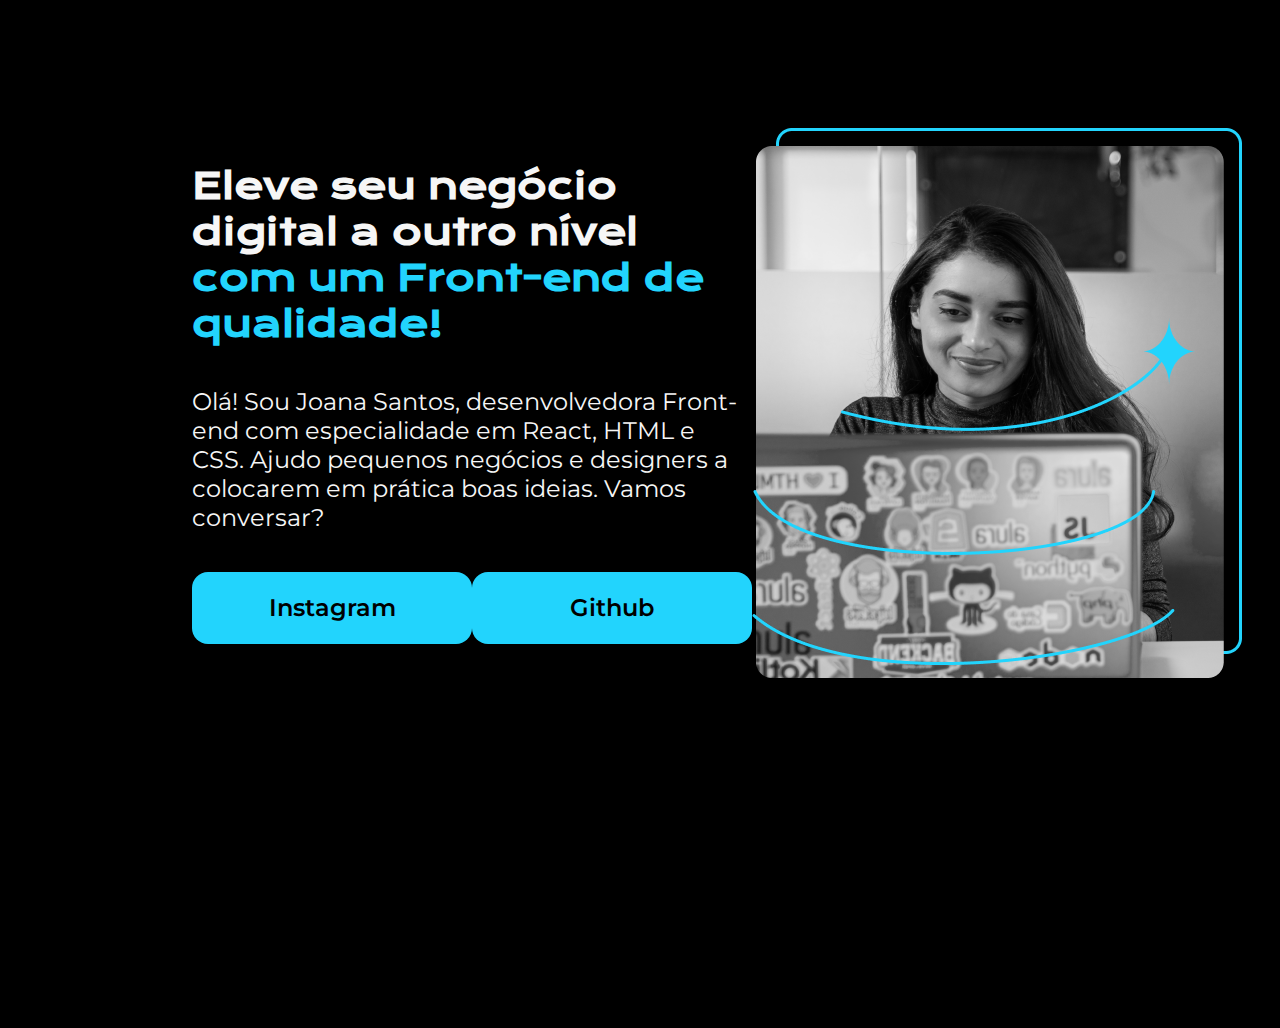
==== index.html @ 52ecec52 "HTML e CSS com Flexbox" ====
<!DOCTYPE html>
<html>
    <head>
        <meta charset="UTF-8">
        <meta http-equiv="X-UA-Compatible" content="IE=edge">
        <meta name="viewport" content="width=device-width, initial-scale=1.0">
        <meta name="description" content="This is my portfolio website.">
        <meta name="keywords" content="portfolio, web development, projects">
        <link rel="stylesheet" href="style.css">
        <title>Portfolio</title>
    </head>
    <body>
        <header>
            <!-- header content goes here -->
        </header>
        <main class="apresentacao">
            <section class="apresentacao__conteudo">
                <h1 class="apresentacao__conteudo__titulo">Eleve seu negócio digital a outro nível <strong class="titulo-destaque">com um Front-end de qualidade!</strong></h1>
                <p class="apresentacao__conteudo__texto">Olá! Sou Joana Santos, desenvolvedora Front-end com especialidade em React, HTML e CSS. Ajudo pequenos negócios e
                    designers a colocarem em prática boas ideias. Vamos conversar?</p>
                <div class="apresentacao__conteudo__links">
                    <a class="apresentacao__conteudo__links__link" href="#">Instagram</a>
                    <a class="apresentacao__conteudo__links__link" href="#">Github</a>
                </div>
            </section>
            <img src="Imagem.png" alt="Foto da Joana Santos programando">
        </main>
        <footer>
            <!-- footer content goes here -->
        </footer>
    </body>
</html>
---- style.css ----
@import url('https://fonts.googleapis.com/css2?family=Krona+One&display=swap');
@import url('https://fonts.googleapis.com/css2?family=Krona+One&family=Montserrat&display=swap');

* {
    margin: 0;
    padding: 0;
}
/* box-sizing: Ajuda a manter o elemento filho dentro do pai */
body{
    box-sizing: border-box;
    height: 100vh; /* Serve para dizer que body vai usar a altura total (view height) do navegador*/
    background-color: #000;
    color: #f6f6f6;
}

.titulo-destaque{
    color: #22d4fd;
}

.apresentacao{
    margin: 10% 15%;
    display: flex;
    align-items: center;
    justify-content: space-between;
}

.apresentacao__conteudo{
    width: 615px;
    display: flex;
    flex-direction: column;
    gap: 40px;
}

.apresentacao__conteudo__titulo{
    font-family: 'Krona One', sans-serif;
    font-size: 36px;
}

.apresentacao__conteudo__texto{
    font-size: 24px;
    font-family: 'Montserrat', sans-serif;
}

.apresentacao__conteudo__links{
    display: flex;
    justify-content: space-between;
}

.apresentacao__conteudo__links__link{
    background-color: #22D4FD;
    color: #000;
    width: 280px;
    text-align: center;
    border-radius: 16px;
    font-size: 24px;
    font-weight: 600;
    padding: 21.5px 0;
    font-family: 'Montserrat', sans-serif;
    text-decoration: none;
}
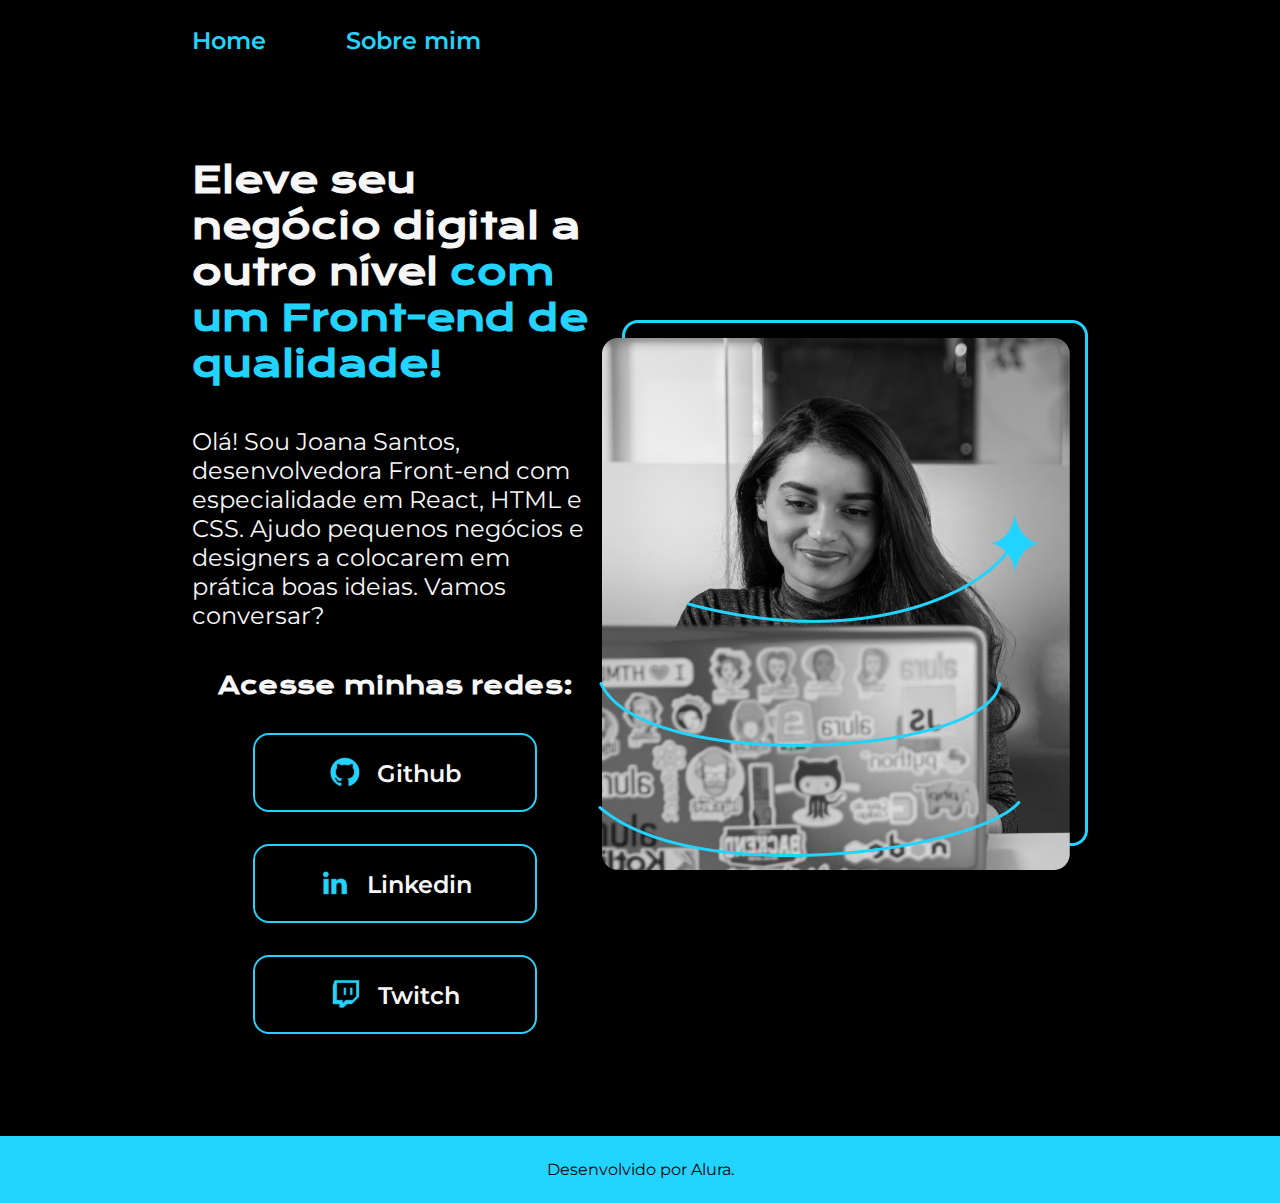
==== commit ad11fc0b: "Cabeçalho, footer e variáveis CSS" ====
--- a/index.html
+++ b/index.html
@@ -6,12 +6,15 @@
         <meta name="viewport" content="width=device-width, initial-scale=1.0">
         <meta name="description" content="This is my portfolio website.">
         <meta name="keywords" content="portfolio, web development, projects">
-        <link rel="stylesheet" href="style.css">
+        <link rel="stylesheet" href="styles/style.css">
         <title>Portfolio</title>
     </head>
     <body>
-        <header>
-            <!-- header content goes here -->
+        <header class="cabecalho">
+            <nav class="cabecalho__menu">
+                <a class="cabecalho__menu__link" href="index.html">Home</a>
+                <a class="cabecalho__menu__link" href="about.html">Sobre mim</a>
+            </nav>
         </header>
         <main class="apresentacao">
             <section class="apresentacao__conteudo">
@@ -19,14 +22,31 @@
                 <p class="apresentacao__conteudo__texto">Olá! Sou Joana Santos, desenvolvedora Front-end com especialidade em React, HTML e CSS. Ajudo pequenos negócios e
                     designers a colocarem em prática boas ideias. Vamos conversar?</p>
                 <div class="apresentacao__conteudo__links">
-                    <a class="apresentacao__conteudo__links__link" href="#">Instagram</a>
-                    <a class="apresentacao__conteudo__links__link" href="#">Github</a>
+                    <h2 class="apresentacao__conteudo__links__subtitulo">Acesse minhas redes:</h2>
+                    <a class="apresentacao__conteudo__links__link" href="#">
+                        <div class="apresentacao__conteudo_links__item">
+                            <img class="icone-github" src="assets/github.svg" alt="Github icon">
+                            Github
+                        </div>
+                    </a>
+                    <a class="apresentacao__conteudo__links__link" href="#">
+                        <div class="apresentacao__conteudo_links__item">
+                            <img src="assets/linkedin.svg" alt="Linkedin Icon">
+                            Linkedin
+                        </div>
+                    </a>
+                    <a class="apresentacao__conteudo__links__link" href="#">
+                        <div class="apresentacao__conteudo_links__item">
+                            <img src="assets/twitch.svg" alt="Twitch Icon">
+                            Twitch
+                        </div>
+                    </a>
                 </div>
             </section>
-            <img src="Imagem.png" alt="Foto da Joana Santos programando">
+            <img src="assets/Imagem.png" alt="Foto da Joana Santos programando">
         </main>
         <footer>
-            <!-- footer content goes here -->
+            <p class="rodape">Desenvolvido por Alura.</p>
         </footer>
     </body>
 </html>
--- a/styles/style.css
+++ b/styles/style.css
@@ -0,0 +1,123 @@
+@import url('https://fonts.googleapis.com/css2?family=Krona+One&display=swap');
+@import url('https://fonts.googleapis.com/css2?family=Krona+One&family=Montserrat&display=swap');
+
+* {
+    margin: 0;
+    padding: 0;
+}
+
+:root{
+    --cor-principal: #000;
+    --cor-segundaria: #f6f6f6;
+    --cor-terciaria: #22D4FD;
+    --cor-hover: #077f9a;
+}
+
+/* box-sizing: Ajuda a manter o elemento filho dentro do pai */
+body{
+    box-sizing: border-box;
+    background-color: var(--cor-principal);
+    color: var(--cor-segundaria)
+}
+
+
+.cabecalho{
+    padding: 2% 0% 0% 15%;
+}
+
+.cabecalho__menu{
+    display: flex;
+    gap: 80px;
+
+}
+
+.cabecalho__menu__link{
+    color: var(--cor-terciaria);
+    font-family: 'Montserrat', sans-serif;
+    font-size: 24px;
+    font-weight: 600;
+    text-decoration: none;
+}
+
+.cabecalho__menu__link:hover{
+    color: var(--cor-hover);
+    transition: 0.5s;
+}
+
+.titulo-destaque{
+    color: var(--cor-terciaria);
+}
+
+.apresentacao{
+    padding: 8% 15%;
+    display: flex;
+    align-items: center;
+    justify-content: space-between;
+}
+
+.apresentacao__conteudo{
+    width: 615px;
+    display: flex;
+    flex-direction: column;
+    gap: 40px;
+}
+
+.apresentacao__conteudo__titulo{
+    font-family: 'Krona One', sans-serif;
+    font-size: 36px;
+}
+
+.apresentacao__conteudo__texto{
+    font-size: 24px;
+    font-family: 'Montserrat', sans-serif;
+}
+
+.apresentacao__conteudo__links{
+    display: flex;
+    flex-direction: column;
+    justify-content: space-between;
+    align-items: center;
+    gap: 32px;
+}
+
+.apresentacao__conteudo__links__subtitulo{
+    font-family: 'Krona One', sans-serif;
+    font-size: 24px;
+}
+
+.apresentacao__conteudo_links__item{
+    display: flex;
+    flex-direction: row;
+    align-items: flex-end;
+    gap: 0 16px;
+}
+
+.apresentacao__conteudo__links__link{
+    display: flex;
+    justify-content: center;
+    gap: 16px;
+    align-items: center;
+    color: var(--cor-segundaria);
+    width: 280px;
+    text-align: center;
+    border-radius: 16px;
+    border: 2px solid var(--cor-terciaria);
+    font-size: 24px;
+    font-weight: 600;
+    padding: 21.5px 0;
+    font-family: 'Montserrat', sans-serif;
+    text-decoration: none;
+}
+
+.apresentacao__conteudo__links__link:hover{
+    background-color: var(--cor-hover);
+    transition: 0.5s;
+}
+
+.rodape{
+    text-align: center;
+    padding: 24px 0;
+    font-family: 'Montserrat', sans-serif;
+    color: var(--cor-principal);
+    background-color: var(--cor-terciaria);
+}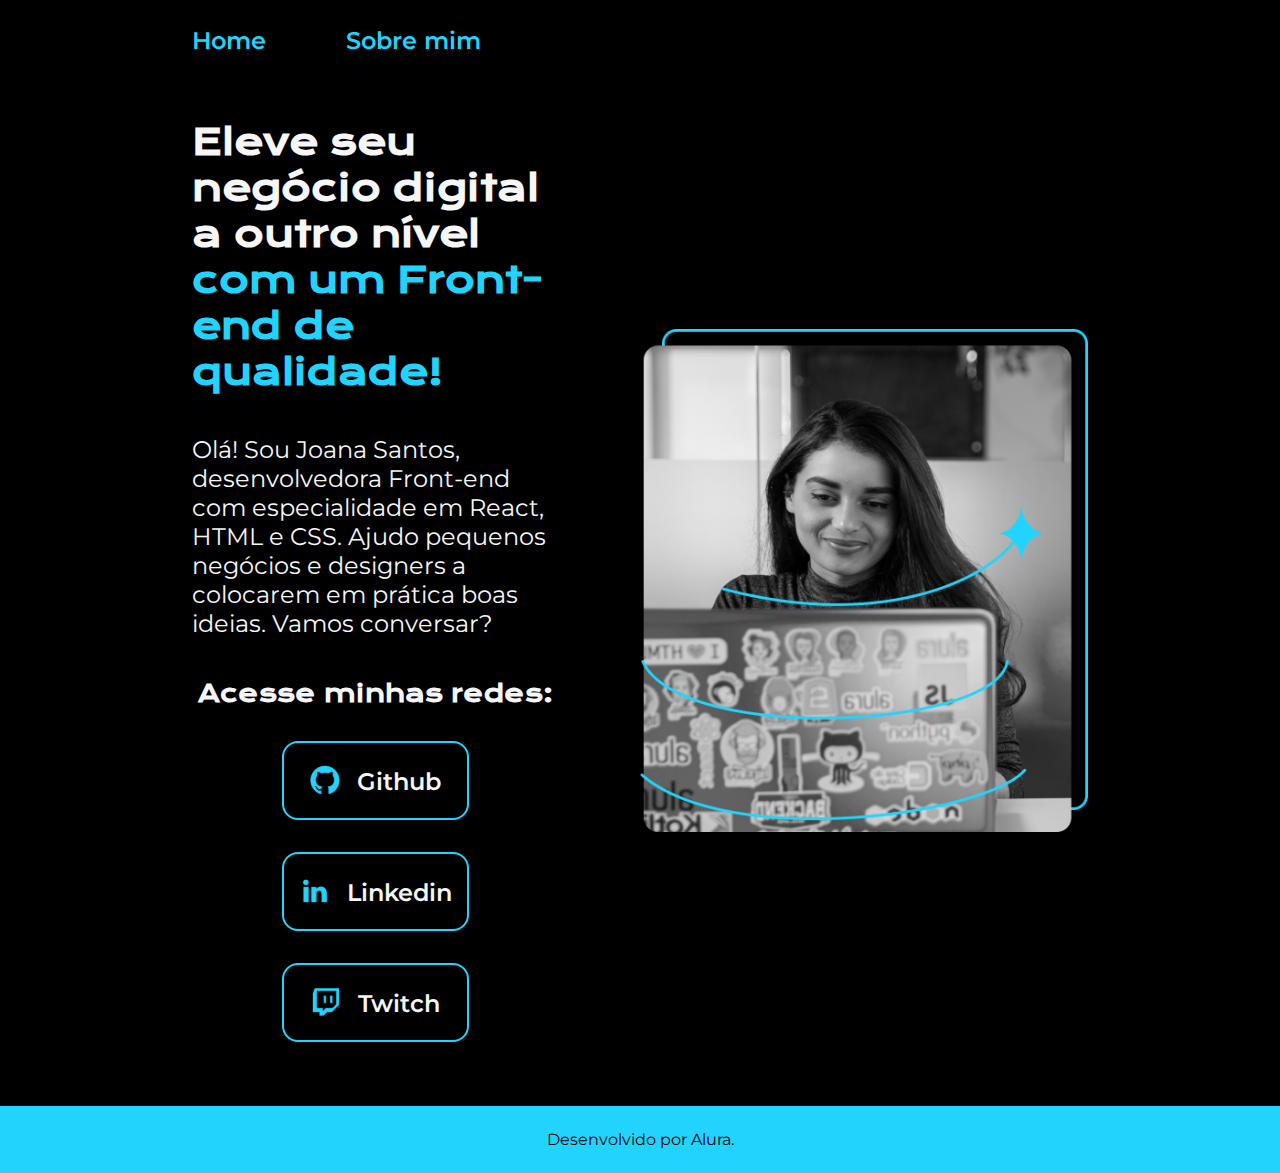
==== commit 1f58e042: "trabalhando com responsividade" ====
--- a/index.html
+++ b/index.html
@@ -23,19 +23,19 @@
                     designers a colocarem em prática boas ideias. Vamos conversar?</p>
                 <div class="apresentacao__conteudo__links">
                     <h2 class="apresentacao__conteudo__links__subtitulo">Acesse minhas redes:</h2>
-                    <a class="apresentacao__conteudo__links__link" href="#">
+                    <a class="apresentacao__conteudo__links__navegacao" href="#">
                         <div class="apresentacao__conteudo_links__item">
                             <img class="icone-github" src="assets/github.svg" alt="Github icon">
                             Github
                         </div>
                     </a>
-                    <a class="apresentacao__conteudo__links__link" href="#">
+                    <a class="apresentacao__conteudo__links__navegacao" href="#">
                         <div class="apresentacao__conteudo_links__item">
                             <img src="assets/linkedin.svg" alt="Linkedin Icon">
                             Linkedin
                         </div>
                     </a>
-                    <a class="apresentacao__conteudo__links__link" href="#">
+                    <a class="apresentacao__conteudo__links__navegacao" href="#">
                         <div class="apresentacao__conteudo_links__item">
                             <img src="assets/twitch.svg" alt="Twitch Icon">
                             Twitch
@@ -43,7 +43,7 @@
                     </a>
                 </div>
             </section>
-            <img src="assets/Imagem.png" alt="Foto da Joana Santos programando">
+            <img class="apresentacao__imagem" src="assets/Imagem.png" alt="Foto da Joana Santos programando">
         </main>
         <footer>
             <p class="rodape">Desenvolvido por Alura.</p>
--- a/styles/style.css
+++ b/styles/style.css
@@ -11,6 +11,9 @@
     --cor-segundaria: #f6f6f6;
     --cor-terciaria: #22D4FD;
     --cor-hover: #077f9a;
+
+    --fonte-primaria: 'Krona One', sans-serif;
+    --fonte-secundaria: 'Montserrat', sans-serif;
 }
 
 /* box-sizing: Ajuda a manter o elemento filho dentro do pai */
@@ -33,8 +36,8 @@
 
 .cabecalho__menu__link{
     color: var(--cor-terciaria);
-    font-family: 'Montserrat', sans-serif;
-    font-size: 24px;
+    font-family: var(--fonte-secundaria);
+    font-size: 1.5rem;
     font-weight: 600;
     text-decoration: none;
 }
@@ -44,32 +47,33 @@
     transition: 0.5s;
 }
 
-.titulo-destaque{
-    color: var(--cor-terciaria);
-}
-
 .apresentacao{
-    padding: 8% 15%;
+    padding: 5% 15%;
     display: flex;
     align-items: center;
     justify-content: space-between;
+    gap: 82px;
 }
 
 .apresentacao__conteudo{
-    width: 615px;
+    width: 50%;
     display: flex;
     flex-direction: column;
     gap: 40px;
 }
 
 .apresentacao__conteudo__titulo{
-    font-family: 'Krona One', sans-serif;
-    font-size: 36px;
+    font-family: var(--fonte-primaria);
+    font-size: 2.25rem;
+}
+
+.titulo-destaque {
+    color: var(--cor-terciaria);
 }
 
 .apresentacao__conteudo__texto{
-    font-size: 24px;
-    font-family: 'Montserrat', sans-serif;
+    font-size: 1.5rem;
+    font-family: var(--fonte-secundaria);
 }
 
 .apresentacao__conteudo__links{
@@ -81,8 +85,8 @@
 }
 
 .apresentacao__conteudo__links__subtitulo{
-    font-family: 'Krona One', sans-serif;
-    font-size: 24px;
+    font-family: var(--fonte-primaria);
+    font-size: 1.5rem;
 }
 
 .apresentacao__conteudo_links__item{
@@ -92,32 +96,71 @@
     gap: 0 16px;
 }
 
-.apresentacao__conteudo__links__link{
+.apresentacao__conteudo__links__navegacao{
     display: flex;
     justify-content: center;
     gap: 16px;
     align-items: center;
     color: var(--cor-segundaria);
-    width: 280px;
+    width: 50%;
     text-align: center;
     border-radius: 16px;
     border: 2px solid var(--cor-terciaria);
-    font-size: 24px;
+    font-size: 1.5rem;
     font-weight: 600;
     padding: 21.5px 0;
-    font-family: 'Montserrat', sans-serif;
+    font-family: var(--fonte-secundaria);
     text-decoration: none;
 }
 
-.apresentacao__conteudo__links__link:hover{
+.apresentacao__conteudo__links__navegacao:hover{
     background-color: var(--cor-hover);
     transition: 0.5s;
+}
+
+.apresentacao__imagem{
+    width: 50%;
 }
 
 .rodape{
     text-align: center;
     padding: 24px 0;
-    font-family: 'Montserrat', sans-serif;
+    font-family: var(--fonte-secundaria);
     color: var(--cor-principal);
     background-color: var(--cor-terciaria);
+}
+
+@media (max-width: 1200px) {
+    .cabecalho{
+         padding: 10%;  
+    }
+    .cabecalho__menu{
+        justify-content: center;
+    }
+    .apresentacao{
+        flex-direction: column-reverse;
+        padding: 5%;
+    }
+    .apresentacao__conteudo{
+        width: auto;
+    }
+}
+
+@media (max-width: 1200px) {
+    .cabecalho {
+        padding: 10%;
+    }
+
+    .cabecalho__menu {
+        justify-content: center;
+    }
+
+    .apresentacao {
+        flex-direction: column-reverse;
+        padding: 5%;
+    }
+
+    .apresentacao__conteudo {
+        width: auto;
+    }
 }